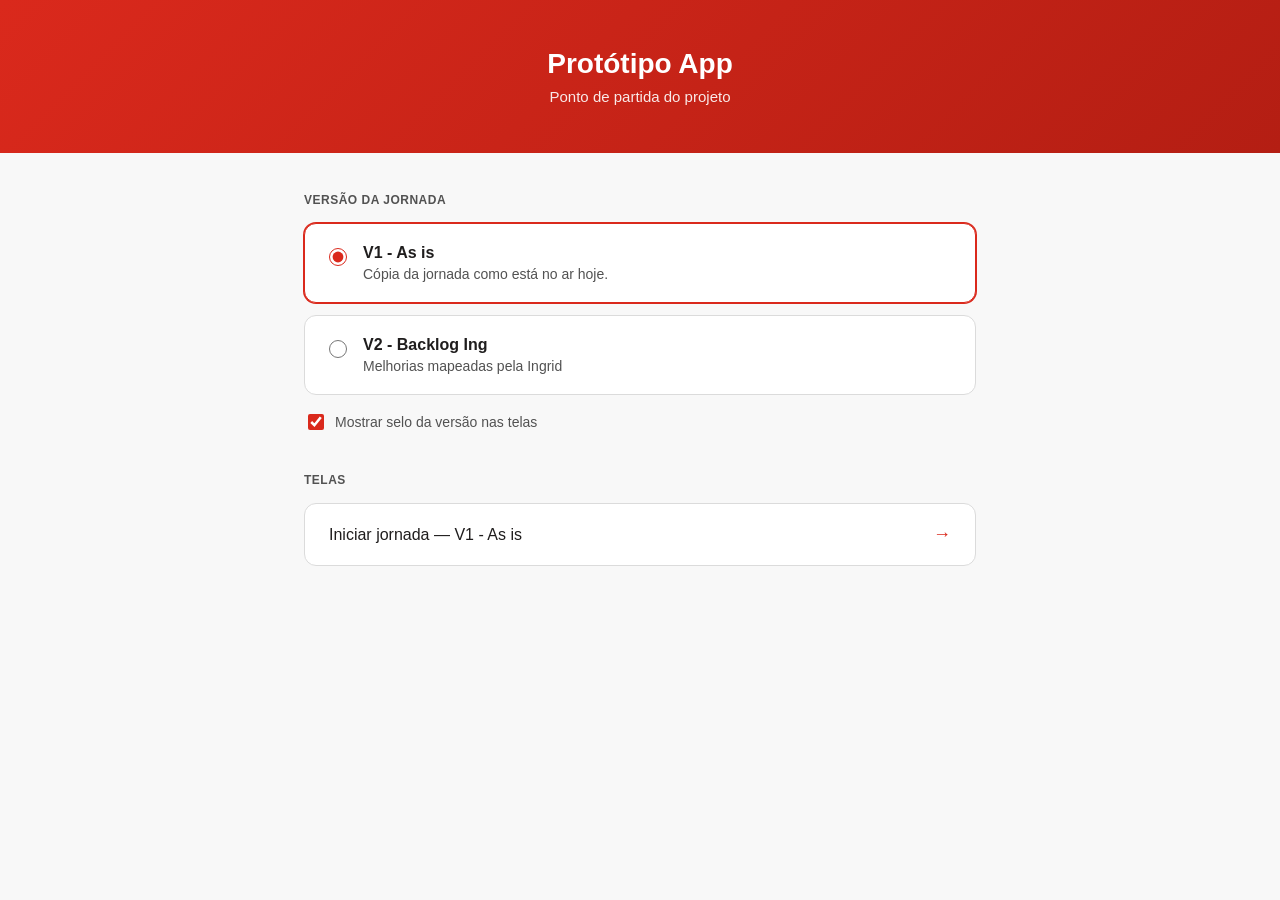
==== index.html @ 3fc8bc67 "Protótipo da jornada de compra de fibra (V1 As is e V2 Backlog Ing) Co-Authored-By: Claude Sonnet 5." ====
<!doctype html>
<html lang="pt-BR">
<head>
<meta charset="UTF-8">
<meta name="viewport" content="width=device-width, initial-scale=1.0">
<title>Protótipo App</title>
<style>
  :root{
    --red:#da291c;
    --red-dark:#b41e13;
    --ink:#1f1d1d;
    --gray-dark:#525252;
    --gray-line:#dbdbdb;
    --bg-page:#f8f8f8;
  }
  *{box-sizing:border-box;}
  body{
    margin:0;
    font-family:-apple-system,'Segoe UI',Roboto,sans-serif;
    background:var(--bg-page);
    color:var(--ink);
  }
  header{
    background:linear-gradient(135deg, var(--red) 0%, var(--red-dark) 100%);
    color:#fff;
    padding:48px 24px;
    text-align:center;
  }
  header h1{margin:0 0 8px;font-size:28px;}
  header p{margin:0;opacity:0.9;font-size:15px;}
  .container{max-width:720px;margin:0 auto;padding:40px 24px;}
  .section-label{font-size:12px;font-weight:700;color:var(--gray-dark);text-transform:uppercase;letter-spacing:0.5px;margin:0 0 16px;}
  .link-list{
    display:flex;
    flex-direction:column;
    gap:12px;
    list-style:none;
    margin:0 0 40px;
    padding:0;
  }
  .link-list a{
    display:flex;
    align-items:center;
    justify-content:space-between;
    gap:16px;
    background:#fff;
    border:1px solid var(--gray-line);
    border-radius:12px;
    padding:20px 24px;
    text-decoration:none;
    color:inherit;
    font-size:16px;
    font-weight:500;
    transition:box-shadow 0.2s, transform 0.15s;
  }
  .link-list a:hover{box-shadow:0 8px 24px rgba(0,0,0,0.1);transform:translateY(-2px);}
  .link-list a .arrow{color:var(--red);font-size:18px;flex-shrink:0;}

  /* ===== Seletor de versão da jornada ===== */
  .versoes{display:flex;flex-direction:column;gap:12px;margin:0 0 16px;}
  .versao{
    display:flex;align-items:flex-start;gap:16px;background:#fff;border:1px solid var(--gray-line);
    border-radius:12px;padding:20px 24px;cursor:pointer;transition:border-color .15s, box-shadow .15s;
  }
  .versao:hover{box-shadow:0 8px 24px rgba(0,0,0,0.1);}
  .versao input{margin:4px 0 0;accent-color:var(--red);width:18px;height:18px;flex-shrink:0;}
  .versao .nome{font-size:16px;font-weight:600;margin:0 0 4px;}
  .versao .desc{margin:0;font-size:14px;color:var(--gray-dark);}
  .versao.is-selected{border-color:var(--red);box-shadow:0 0 0 1px var(--red);}
  .opcoes{display:flex;align-items:center;gap:8px;margin:0 0 40px;font-size:14px;color:var(--gray-dark);}
  .opcoes input{accent-color:var(--red);width:16px;height:16px;}
</style>
</head>
<body>

<header>
  <h1>Protótipo App</h1>
  <p>Ponto de partida do projeto</p>
</header>

<div class="container">
  <p class="section-label">Versão da jornada</p>
  <div class="versoes" id="versoes"></div>
  <label class="opcoes"><input type="checkbox" id="mostrarSelo"> Mostrar selo da versão nas telas</label>

  <p class="section-label">Telas</p>
  <ul class="link-list">
    <li><a href="ofertas-fibra.html" id="iniciar"><span>Iniciar jornada — <span id="iniciarNome"></span></span> <span class="arrow">→</span></a></li>
  </ul>
</div>

<script src="app-versions.js"></script>
<script>
  // Escolher a versão grava na sessão; as telas leem em app-versions.js.
  // Link direto por versão continua funcionando via ?v= (ex.: ofertas-fibra.html?v=v2).
  var box = document.getElementById('versoes');
  Object.keys(window.APP_VERSOES).forEach(function (id) {
    var v = window.APP_VERSOES[id];
    var label = document.createElement('label');
    label.className = 'versao';
    label.innerHTML = '<input type="radio" name="versao" value="' + id + '">'
      + '<div><p class="nome"></p><p class="desc"></p></div>';
    label.querySelector('.nome').textContent = v.nome;
    label.querySelector('.desc').textContent = v.descricao;
    box.appendChild(label);
  });
  function atualizar() {
    var atual = window.APP_VERSION.id;
    box.querySelectorAll('.versao').forEach(function (l) {
      var r = l.querySelector('input');
      r.checked = r.value === atual;
      l.classList.toggle('is-selected', r.checked);
    });
    document.getElementById('iniciar').href = 'ofertas-fibra.html?v=' + atual;
    document.getElementById('iniciarNome').textContent = window.APP_VERSION.nome;
  }
  box.addEventListener('change', function (e) {
    window.setAppVersion(e.target.value);
    window.APP_VERSION = window.APP_VERSOES[e.target.value];
    atualizar();
  });
  var selo = document.getElementById('mostrarSelo');
  try { selo.checked = localStorage.getItem('appMostrarSelo') !== '0'; } catch (e) { selo.checked = true; }
  selo.addEventListener('change', function () { window.setMostrarSelo(selo.checked); });
  atualizar();
</script>

</body>
</html>
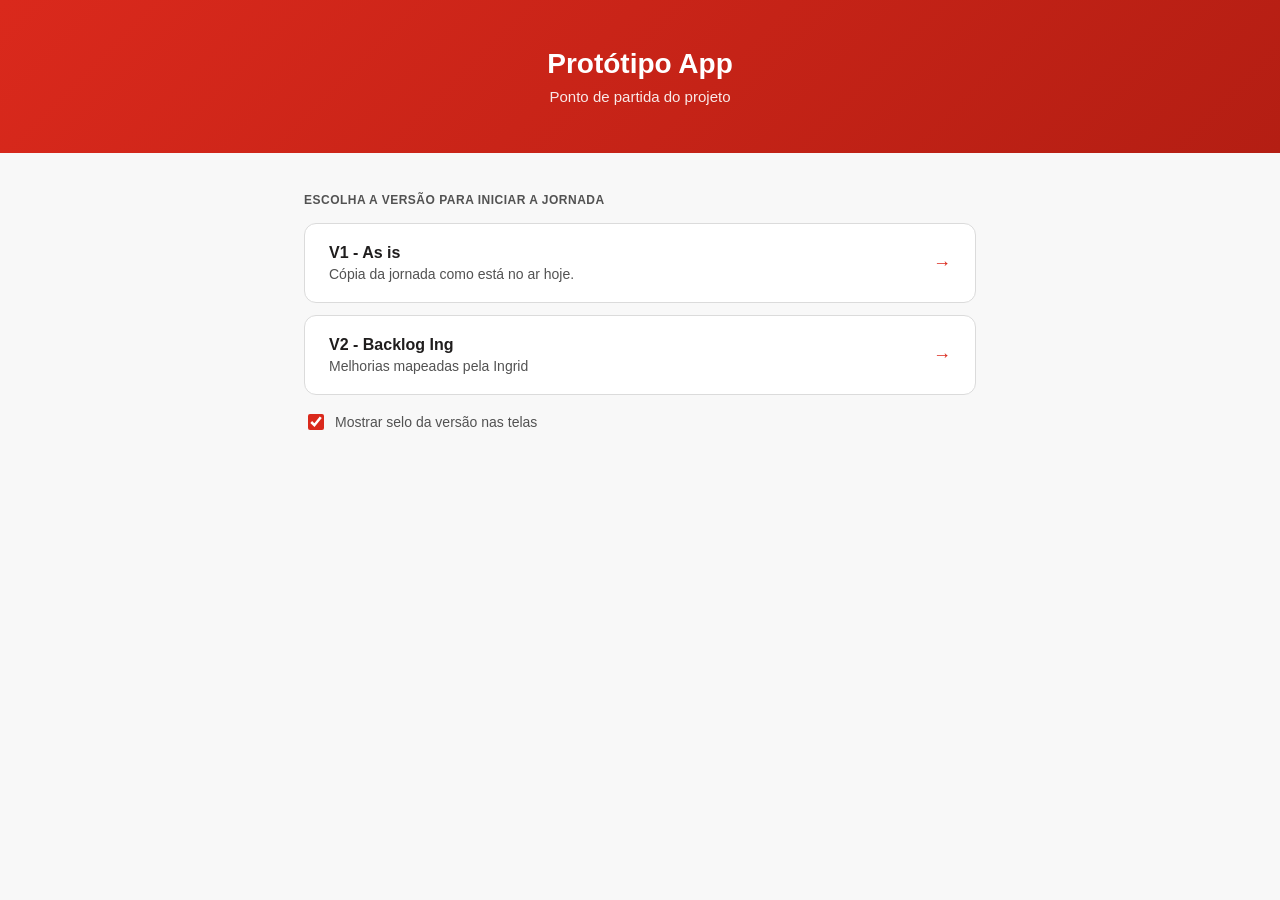
==== commit 9f3c7eea: "Index: versões viram links que abrem a jornada em nova aba; remove o botão 'Iniciar jornada' Co-Auth" ====
--- a/index.html
+++ b/index.html
@@ -59,14 +59,13 @@
   /* ===== Seletor de versão da jornada ===== */
   .versoes{display:flex;flex-direction:column;gap:12px;margin:0 0 16px;}
   .versao{
-    display:flex;align-items:flex-start;gap:16px;background:#fff;border:1px solid var(--gray-line);
-    border-radius:12px;padding:20px 24px;cursor:pointer;transition:border-color .15s, box-shadow .15s;
+    display:flex;align-items:center;justify-content:space-between;gap:16px;background:#fff;border:1px solid var(--gray-line);
+    border-radius:12px;padding:20px 24px;text-decoration:none;color:inherit;transition:box-shadow .2s, transform .15s;
   }
-  .versao:hover{box-shadow:0 8px 24px rgba(0,0,0,0.1);}
-  .versao input{margin:4px 0 0;accent-color:var(--red);width:18px;height:18px;flex-shrink:0;}
+  .versao:hover{box-shadow:0 8px 24px rgba(0,0,0,0.1);transform:translateY(-2px);}
   .versao .nome{font-size:16px;font-weight:600;margin:0 0 4px;}
   .versao .desc{margin:0;font-size:14px;color:var(--gray-dark);}
-  .versao.is-selected{border-color:var(--red);box-shadow:0 0 0 1px var(--red);}
+  .versao .arrow{color:var(--red);font-size:18px;flex-shrink:0;}
   .opcoes{display:flex;align-items:center;gap:8px;margin:0 0 40px;font-size:14px;color:var(--gray-dark);}
   .opcoes input{accent-color:var(--red);width:16px;height:16px;}
 </style>
@@ -79,50 +78,31 @@
 </header>
 
 <div class="container">
-  <p class="section-label">Versão da jornada</p>
+  <p class="section-label">Escolha a versão para iniciar a jornada</p>
   <div class="versoes" id="versoes"></div>
   <label class="opcoes"><input type="checkbox" id="mostrarSelo"> Mostrar selo da versão nas telas</label>
-
-  <p class="section-label">Telas</p>
-  <ul class="link-list">
-    <li><a href="ofertas-fibra.html" id="iniciar"><span>Iniciar jornada — <span id="iniciarNome"></span></span> <span class="arrow">→</span></a></li>
-  </ul>
 </div>
 
 <script src="app-versions.js"></script>
 <script>
-  // Escolher a versão grava na sessão; as telas leem em app-versions.js.
-  // Link direto por versão continua funcionando via ?v= (ex.: ofertas-fibra.html?v=v2).
+  // Cada versão é um link que abre a jornada em uma nova aba; o ?v= define a versão nessa aba
+  // (a escolha fica guardada na sessão da própria aba, lida em app-versions.js).
   var box = document.getElementById('versoes');
   Object.keys(window.APP_VERSOES).forEach(function (id) {
     var v = window.APP_VERSOES[id];
-    var label = document.createElement('label');
-    label.className = 'versao';
-    label.innerHTML = '<input type="radio" name="versao" value="' + id + '">'
-      + '<div><p class="nome"></p><p class="desc"></p></div>';
-    label.querySelector('.nome').textContent = v.nome;
-    label.querySelector('.desc').textContent = v.descricao;
-    box.appendChild(label);
-  });
-  function atualizar() {
-    var atual = window.APP_VERSION.id;
-    box.querySelectorAll('.versao').forEach(function (l) {
-      var r = l.querySelector('input');
-      r.checked = r.value === atual;
-      l.classList.toggle('is-selected', r.checked);
-    });
-    document.getElementById('iniciar').href = 'ofertas-fibra.html?v=' + atual;
-    document.getElementById('iniciarNome').textContent = window.APP_VERSION.nome;
-  }
-  box.addEventListener('change', function (e) {
-    window.setAppVersion(e.target.value);
-    window.APP_VERSION = window.APP_VERSOES[e.target.value];
-    atualizar();
+    var link = document.createElement('a');
+    link.className = 'versao';
+    link.href = 'ofertas-fibra.html?v=' + encodeURIComponent(id);
+    link.target = '_blank';
+    link.rel = 'noopener';
+    link.innerHTML = '<div><p class="nome"></p><p class="desc"></p></div><span class="arrow" aria-hidden="true">→</span>';
+    link.querySelector('.nome').textContent = v.nome;
+    link.querySelector('.desc').textContent = v.descricao;
+    box.appendChild(link);
   });
   var selo = document.getElementById('mostrarSelo');
   try { selo.checked = localStorage.getItem('appMostrarSelo') !== '0'; } catch (e) { selo.checked = true; }
   selo.addEventListener('change', function () { window.setMostrarSelo(selo.checked); });
-  atualizar();
 </script>
 
 </body>
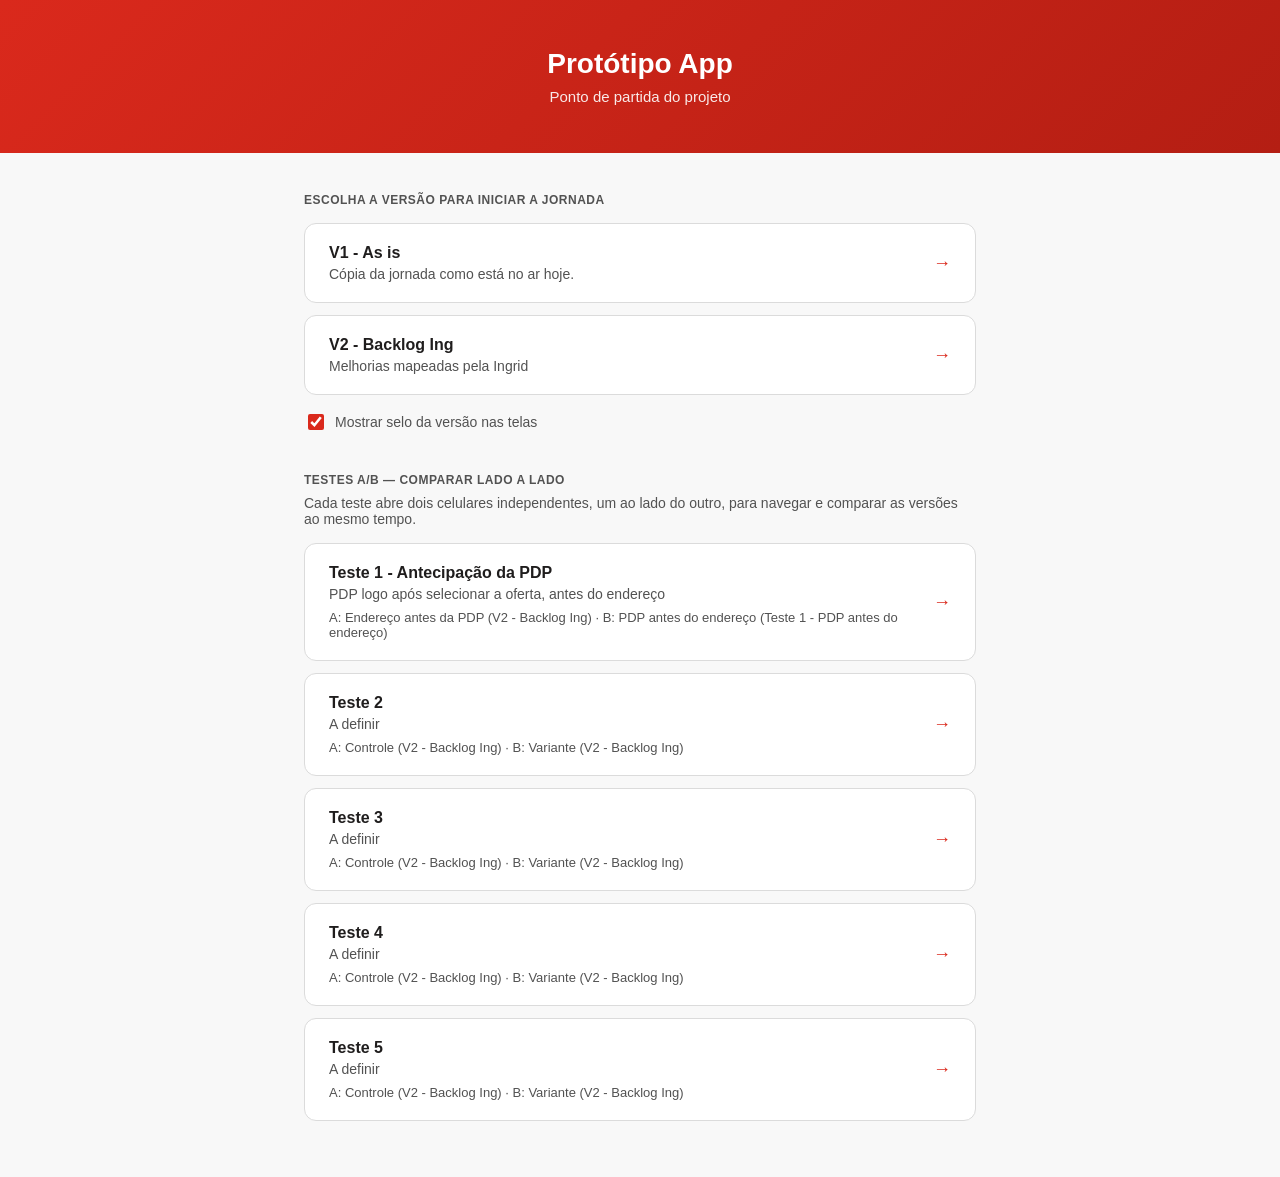
==== commit 34424da9: "Testes A/B: seção no index, comparação lado a lado com dois celulares independentes e Teste 1 (PDP a" ====
--- a/index.html
+++ b/index.html
@@ -66,6 +66,8 @@
   .versao .nome{font-size:16px;font-weight:600;margin:0 0 4px;}
   .versao .desc{margin:0;font-size:14px;color:var(--gray-dark);}
   .versao .arrow{color:var(--red);font-size:18px;flex-shrink:0;}
+  .ajuda{margin:-8px 0 16px;font-size:14px;color:var(--gray-dark);}
+  .teste .lados{margin:8px 0 0;font-size:13px;color:var(--gray-dark);}
   .opcoes{display:flex;align-items:center;gap:8px;margin:0 0 40px;font-size:14px;color:var(--gray-dark);}
   .opcoes input{accent-color:var(--red);width:16px;height:16px;}
 </style>
@@ -81,15 +83,21 @@
   <p class="section-label">Escolha a versão para iniciar a jornada</p>
   <div class="versoes" id="versoes"></div>
   <label class="opcoes"><input type="checkbox" id="mostrarSelo"> Mostrar selo da versão nas telas</label>
+
+  <p class="section-label">Testes A/B — comparar lado a lado</p>
+  <p class="ajuda">Cada teste abre dois celulares independentes, um ao lado do outro, para navegar e comparar as versões ao mesmo tempo.</p>
+  <div class="versoes" id="testes"></div>
 </div>
 
 <script src="app-versions.js"></script>
+<script src="ab-testes.js"></script>
 <script>
   // Cada versão é um link que abre a jornada em uma nova aba; o ?v= define a versão nessa aba
   // (a escolha fica guardada na sessão da própria aba, lida em app-versions.js).
   var box = document.getElementById('versoes');
   Object.keys(window.APP_VERSOES).forEach(function (id) {
     var v = window.APP_VERSOES[id];
+    if (v.oculta) return; // versões B dos testes só aparecem na comparação
     var link = document.createElement('a');
     link.className = 'versao';
     link.href = 'ofertas-fibra.html?v=' + encodeURIComponent(id);
@@ -100,6 +108,21 @@
     link.querySelector('.desc').textContent = v.descricao;
     box.appendChild(link);
   });
+  // Testes A/B: cada cartão abre comparar.html (dois frames independentes) em nova aba
+  var caixaTestes = document.getElementById('testes');
+  (window.AB_TESTES || []).forEach(function (t) {
+    var nomeV = function (id) { return (window.APP_VERSOES[id] || { nome: id }).nome; };
+    var link = document.createElement('a');
+    link.className = 'versao teste';
+    link.href = 'comparar.html?teste=' + encodeURIComponent(t.id);
+    link.target = '_blank';
+    link.rel = 'noopener';
+    link.innerHTML = '<div><p class="nome"></p><p class="desc"></p><p class="lados"></p></div><span class="arrow" aria-hidden="true">→</span>';
+    link.querySelector('.nome').textContent = t.nome;
+    link.querySelector('.desc').textContent = t.descricao;
+    link.querySelector('.lados').textContent = 'A: ' + t.a.rotulo + ' (' + nomeV(t.a.versao) + ')  ·  B: ' + t.b.rotulo + ' (' + nomeV(t.b.versao) + ')';
+    caixaTestes.appendChild(link);
+  });
   var selo = document.getElementById('mostrarSelo');
   try { selo.checked = localStorage.getItem('appMostrarSelo') !== '0'; } catch (e) { selo.checked = true; }
   selo.addEventListener('change', function () { window.setMostrarSelo(selo.checked); });
